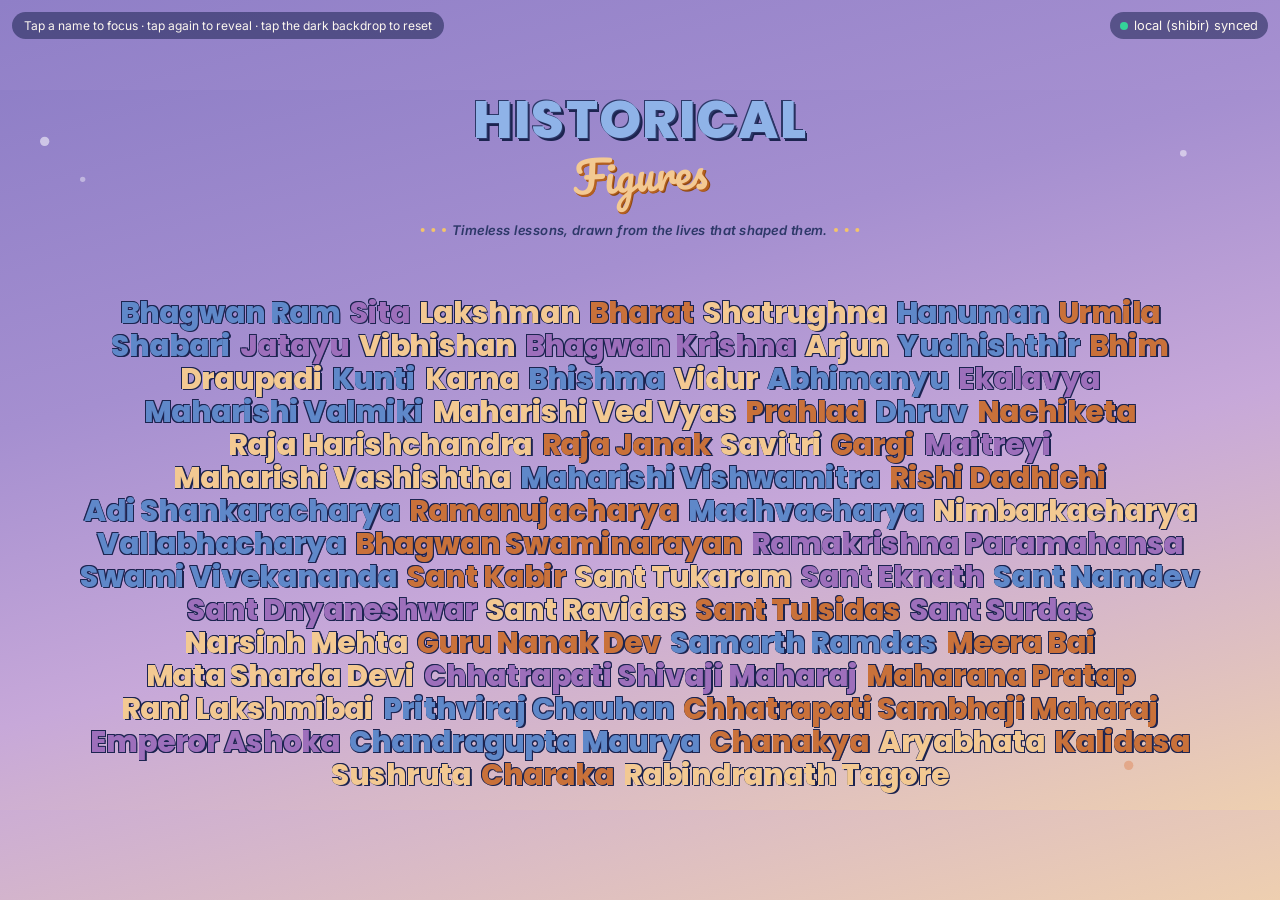
==== admin.html @ 2f7f311f "Initial commit: Shibir character reveal board Jeopardy-style admin/viewer dashboard for the Shibir c" ====
<!doctype html>
<html lang="en">
<head>
  <meta charset="UTF-8" />
  <meta name="viewport" content="width=device-width, initial-scale=1.0" />
  <title>Shibir — Admin</title>
  <link rel="preconnect" href="https://fonts.googleapis.com">
  <link href="https://fonts.googleapis.com/css2?family=Poppins:wght@600;700;800&family=Inter:wght@400;500;600&family=Pacifico&display=swap" rel="stylesheet">
  <link rel="stylesheet" href="assets/style.css" />
</head>
<body>
  <div class="conn-badge"><span class="conn-dot" id="connDot"></span><span id="connText">connecting…</span></div>
  <div class="admin-hint">Tap a name to focus &middot; tap again to reveal &middot; tap the dark backdrop to reset</div>

  <div id="boardRoot"></div>

  <img class="corner-logo" src="assets/logo.png" alt="" onerror="this.style.display='none'" />

  <script src="https://www.gstatic.com/firebasejs/9.23.0/firebase-app-compat.js"></script>
  <script src="https://www.gstatic.com/firebasejs/9.23.0/firebase-database-compat.js"></script>
  <script src="assets/firebase-config.js"></script>
  <script src="assets/data.js"></script>
  <script src="assets/sync.js"></script>
  <script src="assets/board.js"></script>
  <script src="assets/admin.js"></script>
</body>
</html>
---- assets/style.css ----
:root {
  --grad-1: #8f7fc7;
  --grad-2: #a58fd0;
  --grad-3: #c7a8d9;
  --grad-4: #eecfb0;
  --navy-1: #2d3868;
  --navy-2: #252c5e;
  --navy-3: #1c2450;
  --title-blue: #8fb3e8;
  --title-script-gold: #f3c992;
  --gold: #f4c46a;
  --coral: #df8a5c;
  --coral-hover: #e9a679;
  --coral-dark: #b5601f;
  --coral-darker: #8a460f;
  --cream: #fdf7ef;
  --quote-text: #4a4276;
  --ok: #34d399;
  --bad: #f0475f;

  --tile-1-bg: #a9c6ef; --tile-1-text: #1c2450; --tile-1-border: #5f88c9;
  --tile-2-bg: #eda671; --tile-2-text: #5c2c0f; --tile-2-border: #c9713a;
  --tile-3-bg: #f6e2b0; --tile-3-text: #6b4d12; --tile-3-border: #d1a83e;
  --tile-4-bg: #c9a8dd; --tile-4-text: #3a1f52; --tile-4-border: #9d6fbb;

  font-family: 'Inter', system-ui, -apple-system, sans-serif;
}

* { box-sizing: border-box; }

html, body {
  margin: 0;
  height: 100%;
  overflow: hidden;
  background: var(--grad-1);
  color: var(--navy-1);
}

a { color: var(--coral); }
a:hover { color: var(--coral-hover); }

/* ---------------- Landing page ---------------- */

.landing {
  height: 100vh;
  display: flex;
  flex-direction: column;
  align-items: center;
  justify-content: center;
  gap: 24px;
  text-align: center;
  padding: 24px;
  background: linear-gradient(165deg, var(--grad-1) 0%, var(--grad-2) 32%, var(--grad-3) 60%, var(--grad-4) 100%);
}

.landing h1 {
  font-family: 'Poppins', sans-serif;
  font-weight: 800;
  font-size: 2.4rem;
  margin: 0;
  color: var(--navy-1);
  text-shadow: 1px 1px 0 rgba(255,255,255,0.4);
}
.landing p { color: var(--navy-2); max-width: 480px; margin: 0; font-weight: 500; }

.room-row {
  display: flex;
  gap: 8px;
  align-items: center;
}

.room-row input {
  background: var(--cream);
  border: 1px solid var(--tile-1-border);
  color: var(--navy-1);
  padding: 10px 14px;
  border-radius: 8px;
  font-size: 1rem;
  font-family: 'Inter', sans-serif;
}

.landing-links {
  display: flex;
  gap: 16px;
}

.big-link {
  padding: 18px 32px;
  border-radius: 12px;
  text-decoration: none;
  font-size: 1.2rem;
  font-family: 'Poppins', sans-serif;
  font-weight: 700;
  color: var(--cream);
  background: var(--navy-1);
  transition: transform 0.15s ease;
}
.big-link:hover { transform: translateY(-2px); }
.big-link.secondary {
  background: var(--cream);
  color: var(--navy-1);
  border: 1px solid var(--tile-1-border);
}

.btn {
  border: none;
  border-radius: 8px;
  padding: 10px 18px;
  font-family: 'Poppins', sans-serif;
  font-size: 0.95rem;
  font-weight: 700;
  cursor: pointer;
  color: var(--cream);
  background: var(--navy-1);
}
.btn:hover { background: var(--navy-2); }

/* ---------------- Connection badge / corner logo (real viewport, not scaled) ---------------- */

.conn-badge {
  position: fixed;
  top: 12px;
  right: 12px;
  display: flex;
  align-items: center;
  gap: 6px;
  font-size: 0.8rem;
  font-family: 'Inter', sans-serif;
  color: var(--cream);
  background: rgba(28,36,80,0.55);
  padding: 6px 10px;
  border-radius: 999px;
  z-index: 100;
}
.conn-dot {
  width: 8px; height: 8px;
  border-radius: 50%;
  background: var(--bad);
}
.conn-dot.connected { background: var(--ok); }

.admin-hint {
  position: fixed;
  top: 12px;
  left: 12px;
  font-size: 0.75rem;
  font-family: 'Inter', sans-serif;
  color: var(--cream);
  background: rgba(28,36,80,0.55);
  padding: 6px 12px;
  border-radius: 999px;
  z-index: 100;
}

.corner-logo {
  position: fixed;
  right: 20px;
  bottom: 20px;
  max-width: 170px;
  max-height: 170px;
  width: auto;
  height: auto;
  filter: drop-shadow(0 8px 24px rgba(0,0,0,0.35));
  pointer-events: none;
  z-index: 40;
}
@media (max-width: 900px) {
  .corner-logo { max-width: 100px; max-height: 100px; right: 12px; bottom: 12px; }
}

/* ---------------- Stage (fixed 1920x1080 canvas, scaled to fit) ---------------- */

.stage {
  width: 100vw;
  height: 100vh;
  overflow: hidden;
  background: linear-gradient(165deg, var(--grad-1) 0%, var(--grad-2) 32%, var(--grad-3) 60%, var(--grad-4) 100%);
  display: flex;
  align-items: center;
  justify-content: center;
  font-family: 'Inter', sans-serif;
}

.canvas {
  width: 1920px;
  height: 1080px;
  flex: none;
  transform-origin: center center;
  position: relative;
  background: linear-gradient(165deg, var(--grad-1) 0%, var(--grad-2) 32%, var(--grad-3) 60%, var(--grad-4) 100%);
  overflow: hidden;
  display: flex;
  flex-direction: column;
  align-items: center;
  padding: 4px 90px 60px;
}

.dot {
  position: absolute;
  border-radius: 50%;
}

.board-header {
  text-align: center;
  margin-bottom: 30px;
  position: relative;
  z-index: 1;
}

.title-main {
  font-family: 'Poppins', sans-serif;
  font-weight: 800;
  font-size: 80px;
  letter-spacing: 2px;
  color: var(--title-blue);
  text-shadow: 2px 2px 0 var(--navy-1), 4px 4px 0 var(--navy-3), -2px -2px 0 var(--navy-1);
  line-height: 1;
}

.title-script {
  font-family: 'Pacifico', cursive;
  font-weight: 400;
  font-size: 64px;
  color: var(--title-script-gold);
  text-shadow: 2px 2px 0 var(--coral-dark), 3px 3px 0 var(--coral-darker);
  margin-top: -14px;
  transform: rotate(-3deg);
}

.subtitle-row {
  display: flex;
  align-items: center;
  justify-content: center;
  gap: 10px;
  margin-top: 16px;
}
.gold-dot {
  width: 6px;
  height: 6px;
  border-radius: 50%;
  background: var(--gold);
  display: inline-block;
}
.subtitle-text {
  font-weight: 600;
  font-style: italic;
  font-size: 20px;
  color: var(--navy-1);
  letter-spacing: 0.3px;
}

.name-cloud {
  display: flex;
  flex-wrap: wrap;
  align-content: center;
  justify-content: center;
  gap: 2px 14px;
  width: 100%;
  flex: 1;
  position: relative;
  z-index: 1;
  padding: 10px 20px;
  margin-top: 48px;
}

.name-tag {
  font-family: 'Poppins', sans-serif;
  font-weight: 800;
  font-size: 44px;
  line-height: 1.08;
  white-space: nowrap;
  user-select: none;
  transition: all 0.35s ease;
  text-shadow: 1px 1px 0 var(--navy-3), 2px 2px 0 var(--navy-3), -1px -1px 0 var(--navy-3), 1px -1px 0 var(--navy-3), -1px 1px 0 var(--navy-3);
}

.name-tag-v1 { color: var(--tile-1-border); }
.name-tag-v2 { color: var(--tile-2-border); }
.name-tag-v3 { color: var(--title-script-gold); }
.name-tag-v4 { color: var(--tile-4-border); }

.name-tag.is-dim { opacity: 0.2; }

.name-tag.is-selected {
  color: var(--navy-1) !important;
  transform: scale(1.12);
  text-shadow: 0 6px 18px rgba(45,56,104,0.35);
}

/* ---------------- Reveal overlay ---------------- */

.reveal-overlay {
  position: absolute;
  inset: 0;
  background: rgba(30,22,60,0.7);
  backdrop-filter: blur(3px);
  display: flex;
  align-items: center;
  justify-content: center;
  z-index: 15;
  opacity: 0;
  pointer-events: none;
  transition: opacity 0.3s ease;
}
.reveal-overlay.visible {
  opacity: 1;
  pointer-events: auto;
}

.reveal-card {
  width: 1080px;
  max-width: 88%;
  background: var(--cream);
  border-radius: 28px;
  padding: 70px 80px;
  text-align: center;
  box-shadow: 0 30px 90px rgba(0,0,0,0.4);
  position: relative;
}

.reveal-epic {
  display: inline-block;
  padding: 7px 22px;
  border-radius: 999px;
  background: rgba(45,56,104,0.08);
  border: 1px solid rgba(45,56,104,0.25);
  color: var(--navy-1);
  font-weight: 600;
  font-size: 15px;
  letter-spacing: 1.5px;
  text-transform: uppercase;
  margin-bottom: 26px;
}

.reveal-name {
  font-family: 'Poppins', sans-serif;
  font-weight: 800;
  font-size: 54px;
  color: var(--navy-1);
  margin-bottom: 30px;
}

.reveal-quotemark {
  font-family: 'Poppins', sans-serif;
  font-weight: 700;
  font-size: 46px;
  color: var(--coral);
  line-height: 0.4;
}
.reveal-quotemark-open { margin-bottom: 10px; }
.reveal-quotemark-close {
  margin-top: 20px;
  display: inline-block;
  transform: scaleX(-1);
}

.reveal-quote {
  font-family: 'Inter', sans-serif;
  font-weight: 500;
  font-style: italic;
  font-size: 29px;
  line-height: 1.55;
  color: var(--quote-text);
}
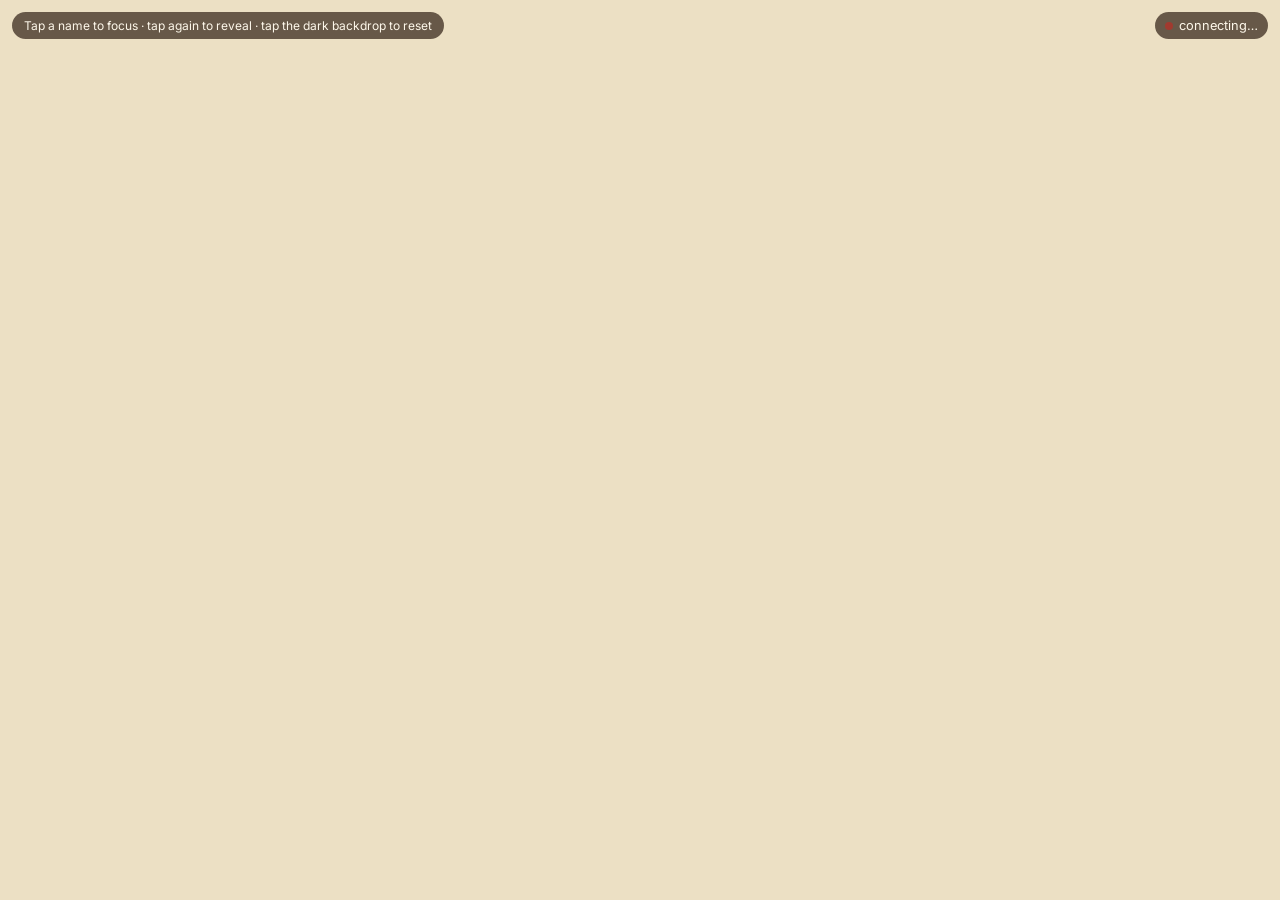
==== commit b4fdbbf0: "Rework theme as an aged history-textbook look Replaces the maroon/neon palette with a warm parchment" ====
--- a/admin.html
+++ b/admin.html
@@ -5,7 +5,7 @@
   <meta name="viewport" content="width=device-width, initial-scale=1.0" />
   <title>Shibir — Admin</title>
   <link rel="preconnect" href="https://fonts.googleapis.com">
-  <link href="https://fonts.googleapis.com/css2?family=Poppins:wght@600;700;800&family=Inter:wght@400;500;600&family=Pacifico&display=swap" rel="stylesheet">
+  <link href="https://fonts.googleapis.com/css2?family=Playfair+Display:wght@700;800;900&family=Inter:wght@400;500;600;700&display=swap" rel="stylesheet">
   <link rel="stylesheet" href="assets/style.css" />
 </head>
 <body>
--- a/assets/style.css
+++ b/assets/style.css
@@ -1,27 +1,27 @@
+/* ============================================================================
+   THEME — old history-textbook / encyclopedia look: warm aged-parchment
+   background, muted ink-like jewel tones (navy, burgundy, forest green,
+   ochre) instead of neon, a serif display face for that classic printed-page
+   feel, and a "highlighter" effect on the selected name — like marking an
+   important passage in a textbook.
+   ============================================================================ */
+
 :root {
-  --grad-1: #8f7fc7;
-  --grad-2: #a58fd0;
-  --grad-3: #c7a8d9;
-  --grad-4: #eecfb0;
-  --navy-1: #2d3868;
-  --navy-2: #252c5e;
-  --navy-3: #1c2450;
-  --title-blue: #8fb3e8;
-  --title-script-gold: #f3c992;
-  --gold: #f4c46a;
-  --coral: #df8a5c;
-  --coral-hover: #e9a679;
-  --coral-dark: #b5601f;
-  --coral-darker: #8a460f;
-  --cream: #fdf7ef;
-  --quote-text: #4a4276;
-  --ok: #34d399;
-  --bad: #f0475f;
-
-  --tile-1-bg: #a9c6ef; --tile-1-text: #1c2450; --tile-1-border: #5f88c9;
-  --tile-2-bg: #eda671; --tile-2-text: #5c2c0f; --tile-2-border: #c9713a;
-  --tile-3-bg: #f6e2b0; --tile-3-text: #6b4d12; --tile-3-border: #d1a83e;
-  --tile-4-bg: #c9a8dd; --tile-4-text: #3a1f52; --tile-4-border: #9d6fbb;
+  --paper: #ece0c4;
+  --paper-dark: #ddcda4;
+  --ink: #3b2b1f;
+  --ink-dim: #7a6a52;
+  --highlight: #d9a521;
+  --cream: #fdf7ea;
+  --quote-text: #4a3826;
+  --ok: #2f7d4f;
+  --bad: #a13a2f;
+
+  /* Muted "old book" jewel tones — tuned to read on aged parchment. */
+  --name-1: #1f3a5f; /* ink navy */
+  --name-2: #7a2331; /* deep burgundy */
+  --name-3: #355e3b; /* forest green */
+  --name-4: #a8722e; /* ochre / antique gold */
 
   font-family: 'Inter', system-ui, -apple-system, sans-serif;
 }
@@ -32,12 +32,12 @@
   margin: 0;
   height: 100%;
   overflow: hidden;
-  background: var(--grad-1);
-  color: var(--navy-1);
-}
-
-a { color: var(--coral); }
-a:hover { color: var(--coral-hover); }
+  background: var(--paper);
+  color: var(--ink);
+}
+
+a { color: var(--name-2); }
+a:hover { color: var(--name-4); }
 
 /* ---------------- Landing page ---------------- */
 
@@ -50,18 +50,17 @@
   gap: 24px;
   text-align: center;
   padding: 24px;
-  background: linear-gradient(165deg, var(--grad-1) 0%, var(--grad-2) 32%, var(--grad-3) 60%, var(--grad-4) 100%);
+  background: var(--paper);
 }
 
 .landing h1 {
-  font-family: 'Poppins', sans-serif;
+  font-family: 'Playfair Display', serif;
   font-weight: 800;
   font-size: 2.4rem;
   margin: 0;
-  color: var(--navy-1);
-  text-shadow: 1px 1px 0 rgba(255,255,255,0.4);
-}
-.landing p { color: var(--navy-2); max-width: 480px; margin: 0; font-weight: 500; }
+  color: var(--ink);
+}
+.landing p { color: var(--ink-dim); max-width: 480px; margin: 0; font-weight: 500; }
 
 .room-row {
   display: flex;
@@ -71,8 +70,8 @@
 
 .room-row input {
   background: var(--cream);
-  border: 1px solid var(--tile-1-border);
-  color: var(--navy-1);
+  border: 1px solid var(--paper-dark);
+  color: var(--ink);
   padding: 10px 14px;
   border-radius: 8px;
   font-size: 1rem;
@@ -89,31 +88,31 @@
   border-radius: 12px;
   text-decoration: none;
   font-size: 1.2rem;
-  font-family: 'Poppins', sans-serif;
+  font-family: 'Playfair Display', serif;
   font-weight: 700;
   color: var(--cream);
-  background: var(--navy-1);
+  background: var(--name-1);
   transition: transform 0.15s ease;
 }
 .big-link:hover { transform: translateY(-2px); }
 .big-link.secondary {
   background: var(--cream);
-  color: var(--navy-1);
-  border: 1px solid var(--tile-1-border);
+  color: var(--ink);
+  border: 1px solid var(--paper-dark);
 }
 
 .btn {
   border: none;
   border-radius: 8px;
   padding: 10px 18px;
-  font-family: 'Poppins', sans-serif;
+  font-family: 'Playfair Display', serif;
   font-size: 0.95rem;
   font-weight: 700;
   cursor: pointer;
   color: var(--cream);
-  background: var(--navy-1);
-}
-.btn:hover { background: var(--navy-2); }
+  background: var(--name-1);
+}
+.btn:hover { background: #2a4d7a; }
 
 /* ---------------- Connection badge / corner logo (real viewport, not scaled) ---------------- */
 
@@ -127,7 +126,7 @@
   font-size: 0.8rem;
   font-family: 'Inter', sans-serif;
   color: var(--cream);
-  background: rgba(28,36,80,0.55);
+  background: rgba(59,43,31,0.75);
   padding: 6px 10px;
   border-radius: 999px;
   z-index: 100;
@@ -146,7 +145,7 @@
   font-size: 0.75rem;
   font-family: 'Inter', sans-serif;
   color: var(--cream);
-  background: rgba(28,36,80,0.55);
+  background: rgba(59,43,31,0.75);
   padding: 6px 12px;
   border-radius: 999px;
   z-index: 100;
@@ -174,7 +173,7 @@
   width: 100vw;
   height: 100vh;
   overflow: hidden;
-  background: linear-gradient(165deg, var(--grad-1) 0%, var(--grad-2) 32%, var(--grad-3) 60%, var(--grad-4) 100%);
+  background: var(--paper);
   display: flex;
   align-items: center;
   justify-content: center;
@@ -187,12 +186,12 @@
   flex: none;
   transform-origin: center center;
   position: relative;
-  background: linear-gradient(165deg, var(--grad-1) 0%, var(--grad-2) 32%, var(--grad-3) 60%, var(--grad-4) 100%);
+  background: var(--paper);
   overflow: hidden;
   display: flex;
   flex-direction: column;
   align-items: center;
-  padding: 4px 90px 60px;
+  padding: 4px 16px 16px;
 }
 
 .dot {
@@ -200,91 +199,42 @@
   border-radius: 50%;
 }
 
-.board-header {
-  text-align: center;
-  margin-bottom: 30px;
-  position: relative;
-  z-index: 1;
-}
-
-.title-main {
-  font-family: 'Poppins', sans-serif;
-  font-weight: 800;
-  font-size: 80px;
-  letter-spacing: 2px;
-  color: var(--title-blue);
-  text-shadow: 2px 2px 0 var(--navy-1), 4px 4px 0 var(--navy-3), -2px -2px 0 var(--navy-1);
-  line-height: 1;
-}
-
-.title-script {
-  font-family: 'Pacifico', cursive;
-  font-weight: 400;
-  font-size: 64px;
-  color: var(--title-script-gold);
-  text-shadow: 2px 2px 0 var(--coral-dark), 3px 3px 0 var(--coral-darker);
-  margin-top: -14px;
-  transform: rotate(-3deg);
-}
-
-.subtitle-row {
-  display: flex;
-  align-items: center;
-  justify-content: center;
-  gap: 10px;
-  margin-top: 16px;
-}
-.gold-dot {
-  width: 6px;
-  height: 6px;
-  border-radius: 50%;
-  background: var(--gold);
-  display: inline-block;
-}
-.subtitle-text {
-  font-weight: 600;
-  font-style: italic;
-  font-size: 20px;
-  color: var(--navy-1);
-  letter-spacing: 0.3px;
-}
-
 .name-cloud {
   display: flex;
   flex-wrap: wrap;
   align-content: center;
   justify-content: center;
-  gap: 2px 14px;
+  gap: 10px 18px;
   width: 100%;
   flex: 1;
   position: relative;
   z-index: 1;
-  padding: 10px 20px;
-  margin-top: 48px;
+  padding: 4px;
 }
 
 .name-tag {
-  font-family: 'Poppins', sans-serif;
+  font-family: 'Playfair Display', serif;
   font-weight: 800;
-  font-size: 44px;
-  line-height: 1.08;
+  font-size: 54px;
+  line-height: 1.1;
   white-space: nowrap;
   user-select: none;
   transition: all 0.35s ease;
-  text-shadow: 1px 1px 0 var(--navy-3), 2px 2px 0 var(--navy-3), -1px -1px 0 var(--navy-3), 1px -1px 0 var(--navy-3), -1px 1px 0 var(--navy-3);
-}
-
-.name-tag-v1 { color: var(--tile-1-border); }
-.name-tag-v2 { color: var(--tile-2-border); }
-.name-tag-v3 { color: var(--title-script-gold); }
-.name-tag-v4 { color: var(--tile-4-border); }
-
-.name-tag.is-dim { opacity: 0.2; }
+}
+
+.name-tag-v1 { color: var(--name-1); }
+.name-tag-v2 { color: var(--name-2); }
+.name-tag-v3 { color: var(--name-3); }
+.name-tag-v4 { color: var(--name-4); }
+
+.name-tag.is-dim { opacity: 0.25; }
 
 .name-tag.is-selected {
-  color: var(--navy-1) !important;
+  color: var(--ink) !important;
+  background: var(--highlight);
+  box-shadow: 0 0 0 10px var(--highlight);
+  border-radius: 3px;
   transform: scale(1.12);
-  text-shadow: 0 6px 18px rgba(45,56,104,0.35);
 }
 
 /* ---------------- Reveal overlay ---------------- */
@@ -292,7 +242,7 @@
 .reveal-overlay {
   position: absolute;
   inset: 0;
-  background: rgba(30,22,60,0.7);
+  background: rgba(30,20,10,0.75);
   backdrop-filter: blur(3px);
   display: flex;
   align-items: center;
@@ -311,10 +261,11 @@
   width: 1080px;
   max-width: 88%;
   background: var(--cream);
-  border-radius: 28px;
+  border: 1px solid var(--paper-dark);
+  border-radius: 12px;
   padding: 70px 80px;
   text-align: center;
-  box-shadow: 0 30px 90px rgba(0,0,0,0.4);
+  box-shadow: 0 30px 90px rgba(0,0,0,0.45);
   position: relative;
 }
 
@@ -322,9 +273,9 @@
   display: inline-block;
   padding: 7px 22px;
   border-radius: 999px;
-  background: rgba(45,56,104,0.08);
-  border: 1px solid rgba(45,56,104,0.25);
-  color: var(--navy-1);
+  background: rgba(59,43,31,0.08);
+  border: 1px solid rgba(59,43,31,0.25);
+  color: var(--ink);
   font-weight: 600;
   font-size: 15px;
   letter-spacing: 1.5px;
@@ -333,18 +284,18 @@
 }
 
 .reveal-name {
-  font-family: 'Poppins', sans-serif;
+  font-family: 'Playfair Display', serif;
   font-weight: 800;
   font-size: 54px;
-  color: var(--navy-1);
+  color: var(--ink);
   margin-bottom: 30px;
 }
 
 .reveal-quotemark {
-  font-family: 'Poppins', sans-serif;
+  font-family: 'Playfair Display', serif;
   font-weight: 700;
   font-size: 46px;
-  color: var(--coral);
+  color: var(--name-2);
   line-height: 0.4;
 }
 .reveal-quotemark-open { margin-bottom: 10px; }
